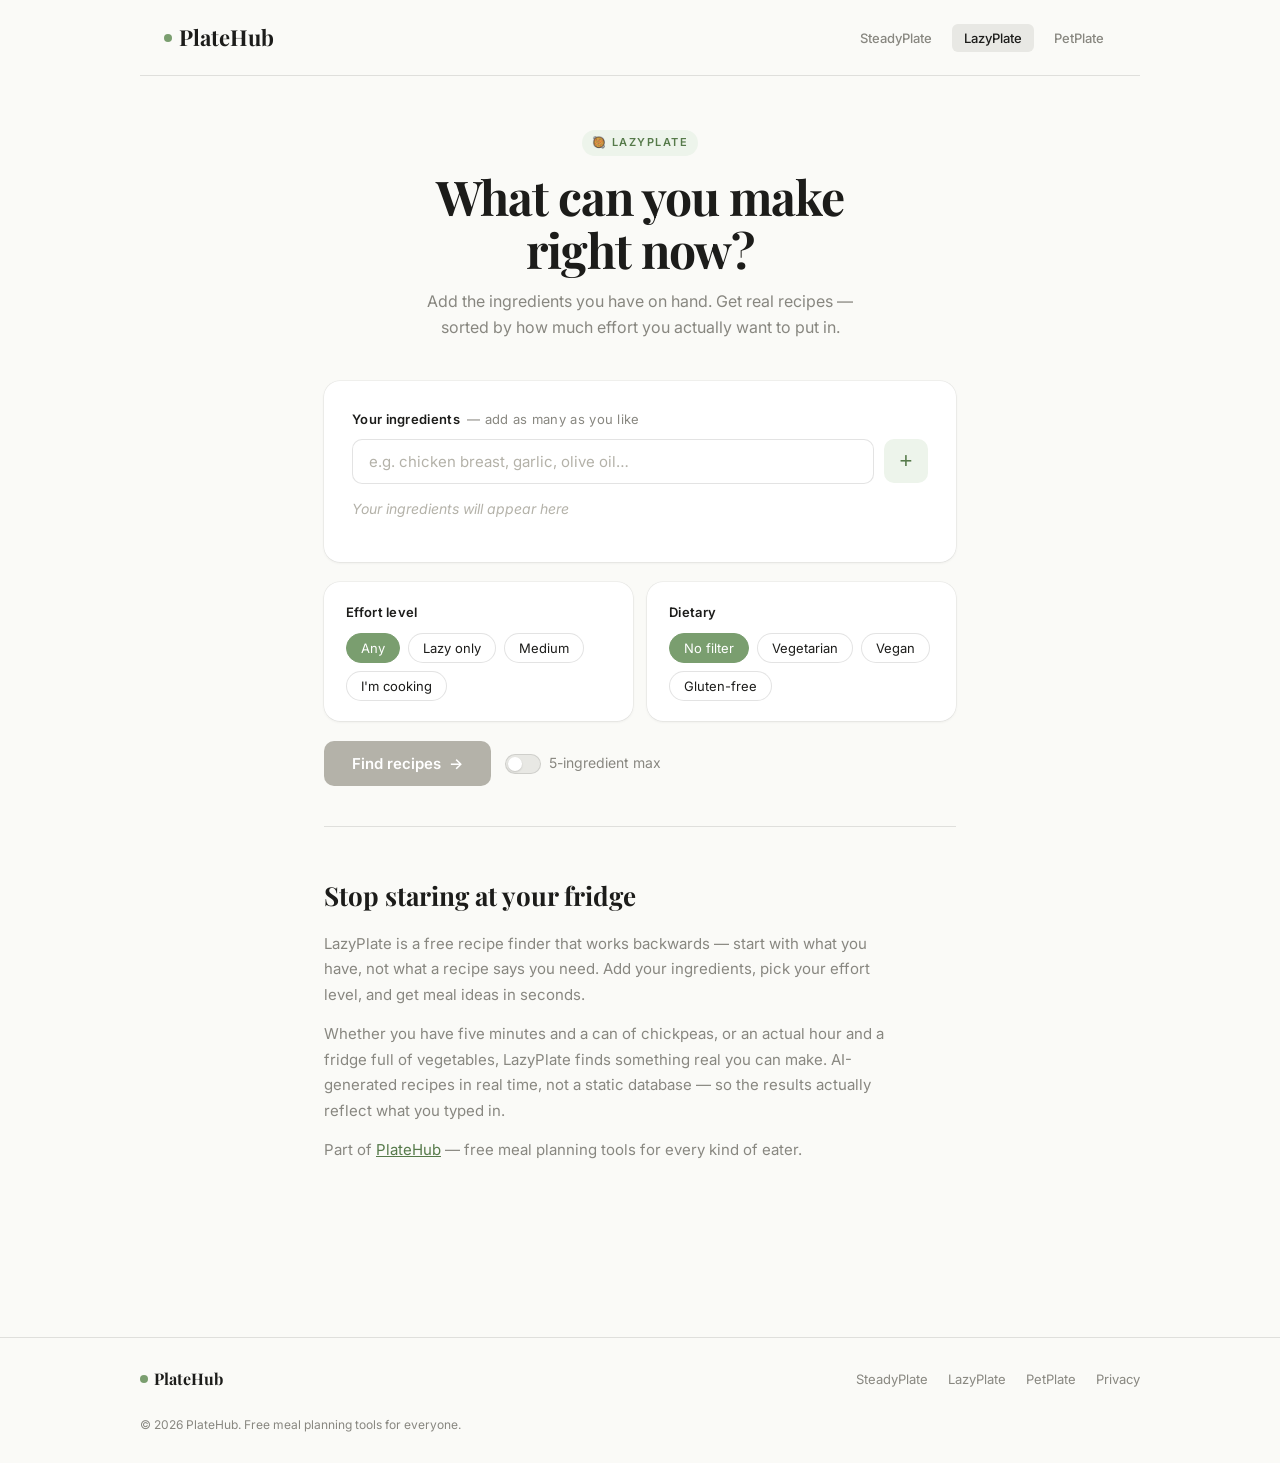
==== lazyplate/index.html @ 6f18ae8f "Add files via upload" ====
<!DOCTYPE html>
<html lang="en">
<head>
  <meta charset="UTF-8">
  <meta name="viewport" content="width=device-width, initial-scale=1.0">
  <title>LazyPlate — Recipes from whatever's in your fridge | PlateHub</title>
  <meta name="description" content="Type in whatever ingredients you have. LazyPlate finds real recipes you can make right now — sorted by how much effort you want to put in.">
  <link rel="stylesheet" href="../styles/main.css">
  <style>
    .lp-hero {
      padding: 52px 0 40px;
      text-align: center;
    }

    .lp-headline {
      font-family: var(--font-display);
      font-size: clamp(30px, 5vw, 48px);
      font-weight: 700;
      line-height: 1.1;
      letter-spacing: -1px;
      margin: 14px 0 14px;
      color: var(--black);
    }

    .lp-sub {
      font-size: 16px;
      color: var(--gray-mid);
      max-width: 440px;
      margin: 0 auto;
      line-height: 1.6;
    }

    /* Main tool area */
    .lp-tool {
      padding: 0 0 80px;
    }

    .lp-input-section {
      background: #fff;
      border-radius: var(--radius-lg);
      box-shadow: var(--shadow-card);
      padding: 28px;
      margin-bottom: 20px;
    }

    .lp-label {
      display: block;
      font-size: 13px;
      font-weight: 600;
      letter-spacing: 0.3px;
      color: var(--black);
      margin-bottom: 10px;
    }

    .lp-label span {
      font-weight: 400;
      color: var(--gray-mid);
      margin-left: 4px;
    }

    .ingredient-input-row {
      display: flex;
      gap: 10px;
      margin-bottom: 14px;
    }

    .ingredient-input-row .ph-input {
      flex: 1;
    }

    .add-btn {
      flex-shrink: 0;
      width: 44px;
      height: 44px;
      border-radius: var(--radius-md);
      background: var(--lazy-light);
      color: var(--lazy-dark);
      border: 1px solid transparent;
      font-size: 22px;
      line-height: 1;
      cursor: pointer;
      display: flex;
      align-items: center;
      justify-content: center;
      transition: background 0.15s;
      font-weight: 400;
    }

    .add-btn:hover { background: #d4e8d0; }

    .ingredients-chips {
      display: flex;
      flex-wrap: wrap;
      gap: 8px;
      min-height: 36px;
    }

    .ingredient-chip {
      display: inline-flex;
      align-items: center;
      gap: 6px;
      font-size: 14px;
      padding: 6px 10px 6px 12px;
      border-radius: 20px;
      background: var(--lazy-light);
      color: var(--lazy-dark);
      border: 1px solid transparent;
    }

    .chip-remove {
      width: 18px;
      height: 18px;
      border-radius: 50%;
      background: rgba(90, 122, 74, 0.2);
      border: none;
      cursor: pointer;
      display: flex;
      align-items: center;
      justify-content: center;
      font-size: 12px;
      color: var(--lazy-dark);
      line-height: 1;
      transition: background 0.12s;
      flex-shrink: 0;
    }

    .chip-remove:hover { background: rgba(90, 122, 74, 0.35); }

    .empty-chips {
      font-size: 14px;
      color: #B4B2A9;
      font-style: italic;
    }

    .lp-options-row {
      display: grid;
      grid-template-columns: 1fr 1fr;
      gap: 14px;
      margin-bottom: 20px;
    }

    .lp-options-group {
      background: #fff;
      border-radius: var(--radius-lg);
      box-shadow: var(--shadow-card);
      padding: 20px 22px;
    }

    .effort-tags {
      display: flex;
      flex-wrap: wrap;
      gap: 8px;
      margin-top: 4px;
    }

    .effort-tag {
      font-size: 13px;
      padding: 6px 14px;
      border-radius: 20px;
      border: 1px solid var(--gray-border);
      background: #fff;
      color: var(--black);
      cursor: pointer;
      transition: all 0.12s;
      font-family: var(--font-body);
    }

    .effort-tag:hover { background: var(--gray-light); }
    .effort-tag.selected { background: var(--lazy); color: #fff; border-color: var(--lazy); }

    .generate-row {
      display: flex;
      align-items: center;
      gap: 14px;
      flex-wrap: wrap;
    }

    .btn-generate {
      display: inline-flex;
      align-items: center;
      gap: 8px;
      font-family: var(--font-body);
      font-size: 15px;
      font-weight: 600;
      padding: 13px 28px;
      border-radius: var(--radius-md);
      border: none;
      cursor: pointer;
      background: var(--lazy);
      color: #fff;
      transition: background 0.15s, transform 0.1s;
    }

    .btn-generate:hover { background: var(--lazy-dark); }
    .btn-generate:active { transform: scale(0.98); }
    .btn-generate:disabled { background: #B4B2A9; cursor: not-allowed; transform: none; }

    .five-ing-toggle {
      display: flex;
      align-items: center;
      gap: 8px;
      font-size: 14px;
      color: var(--gray-mid);
      cursor: pointer;
    }

    .toggle-switch {
      width: 36px;
      height: 20px;
      border-radius: 10px;
      background: var(--gray-light);
      border: 1px solid var(--gray-border);
      position: relative;
      cursor: pointer;
      transition: background 0.2s;
      flex-shrink: 0;
    }

    .toggle-switch.on { background: var(--lazy); border-color: var(--lazy); }

    .toggle-knob {
      width: 14px;
      height: 14px;
      border-radius: 50%;
      background: #fff;
      position: absolute;
      top: 2px;
      left: 2px;
      transition: transform 0.2s;
      box-shadow: 0 1px 2px rgba(0,0,0,0.15);
    }

    .toggle-switch.on .toggle-knob { transform: translateX(16px); }

    /* Results */
    .results-area {
      margin-top: 24px;
    }

    .results-header {
      display: flex;
      align-items: center;
      justify-content: space-between;
      margin-bottom: 16px;
    }

    .results-title {
      font-family: var(--font-display);
      font-size: 20px;
      font-weight: 700;
    }

    .results-count {
      font-size: 13px;
      color: var(--gray-mid);
    }

    .recipe-cards {
      display: grid;
      grid-template-columns: repeat(auto-fill, minmax(280px, 1fr));
      gap: 16px;
    }

    .recipe-card {
      background: #fff;
      border-radius: var(--radius-lg);
      box-shadow: var(--shadow-card);
      padding: 22px;
      display: flex;
      flex-direction: column;
      gap: 12px;
      animation: fadeUp 0.3s ease both;
    }

    @keyframes fadeUp {
      from { opacity: 0; transform: translateY(8px); }
      to   { opacity: 1; transform: translateY(0); }
    }

    .recipe-card:nth-child(2) { animation-delay: 0.08s; }
    .recipe-card:nth-child(3) { animation-delay: 0.16s; }

    .recipe-card-top {
      display: flex;
      align-items: flex-start;
      justify-content: space-between;
      gap: 10px;
    }

    .recipe-name {
      font-family: var(--font-display);
      font-size: 18px;
      font-weight: 700;
      line-height: 1.25;
      flex: 1;
    }

    .effort-badge {
      font-size: 11px;
      font-weight: 600;
      padding: 4px 9px;
      border-radius: 20px;
      white-space: nowrap;
      flex-shrink: 0;
    }

    .effort-badge.easy   { background: var(--lazy-light); color: var(--lazy-dark); }
    .effort-badge.medium { background: #FFF3DC; color: #8B5E00; }
    .effort-badge.involved { background: #FDEAEA; color: #8B2020; }

    .recipe-desc {
      font-size: 14px;
      color: var(--gray-mid);
      line-height: 1.55;
    }

    .recipe-meta {
      display: flex;
      gap: 14px;
      flex-wrap: wrap;
    }

    .recipe-meta-item {
      font-size: 12px;
      color: var(--gray-mid);
      display: flex;
      align-items: center;
      gap: 4px;
    }

    .recipe-ingredients-label {
      font-size: 12px;
      font-weight: 600;
      letter-spacing: 0.5px;
      text-transform: uppercase;
      color: var(--gray-mid);
      margin-bottom: 6px;
    }

    .recipe-ingredients-list {
      display: flex;
      flex-wrap: wrap;
      gap: 5px;
    }

    .recipe-ing-tag {
      font-size: 12px;
      padding: 3px 9px;
      border-radius: 20px;
      background: var(--lazy-light);
      color: var(--lazy-dark);
    }

    .recipe-ing-tag.missing {
      background: #FDEAEA;
      color: #8B2020;
    }

    .recipe-steps-toggle {
      font-size: 13px;
      font-weight: 500;
      color: var(--lazy-dark);
      background: none;
      border: none;
      cursor: pointer;
      padding: 0;
      display: flex;
      align-items: center;
      gap: 5px;
      transition: color 0.15s;
      font-family: var(--font-body);
    }

    .recipe-steps-toggle:hover { color: var(--lazy); }

    .recipe-steps {
      display: none;
      font-size: 14px;
      color: var(--black);
      line-height: 1.65;
    }

    .recipe-steps.open { display: block; }

    .recipe-steps ol {
      padding-left: 18px;
      display: flex;
      flex-direction: column;
      gap: 8px;
      margin-top: 8px;
    }

    /* Loading */
    .loading-state {
      text-align: center;
      padding: 60px 0;
    }

    .loading-spinner {
      width: 36px;
      height: 36px;
      border: 2.5px solid var(--gray-light);
      border-top-color: var(--lazy);
      border-radius: 50%;
      animation: spin 0.8s linear infinite;
      margin: 0 auto 16px;
    }

    @keyframes spin { to { transform: rotate(360deg); } }

    .loading-text {
      font-size: 15px;
      color: var(--gray-mid);
    }

    .error-state {
      text-align: center;
      padding: 40px 24px;
      background: #FDEAEA;
      border-radius: var(--radius-lg);
    }

    .error-state p {
      font-size: 15px;
      color: #8B2020;
      margin-bottom: 12px;
    }

    /* SEO content */
    .lp-about {
      border-top: 0.5px solid var(--gray-border);
      padding: 48px 0 0;
      margin-top: 40px;
    }

    .lp-about h2 {
      font-family: var(--font-display);
      font-size: 26px;
      font-weight: 700;
      margin-bottom: 14px;
    }

    .lp-about p {
      font-size: 15px;
      color: var(--gray-mid);
      line-height: 1.7;
      max-width: 580px;
      margin-bottom: 14px;
    }

    @media (max-width: 600px) {
      .lp-options-row { grid-template-columns: 1fr; }
      .ingredient-input-row .ph-input { font-size: 16px; }
    }
  </style>
</head>
<body>

  <nav class="ph-nav lazy">
    <a href="../" class="ph-logo">
      <span class="ph-logo-dot"></span>
      PlateHub
    </a>
    <ul class="ph-nav-links">
      <li><a href="../steadyplate/">SteadyPlate</a></li>
      <li><a href="../lazyplate/" class="active">LazyPlate</a></li>
      <li><a href="../petplate/">PetPlate</a></li>
    </ul>
  </nav>

  <section class="lp-hero">
    <div class="ph-container-narrow">
      <span class="tool-badge lazy">🥘 LazyPlate</span>
      <h1 class="lp-headline">What can you make<br>right now?</h1>
      <p class="lp-sub">Add the ingredients you have on hand. Get real recipes — sorted by how much effort you actually want to put in.</p>
    </div>
  </section>

  <section class="lp-tool">
    <div class="ph-container-narrow">

      <!-- Ingredient input -->
      <div class="lp-input-section">
        <label class="lp-label" for="ingredient-input">
          Your ingredients
          <span>— add as many as you like</span>
        </label>
        <div class="ingredient-input-row">
          <input
            type="text"
            id="ingredient-input"
            class="ph-input"
            placeholder="e.g. chicken breast, garlic, olive oil…"
            autocomplete="off"
          >
          <button class="add-btn" id="add-btn" aria-label="Add ingredient">+</button>
        </div>
        <div class="ingredients-chips" id="chips-container">
          <span class="empty-chips" id="empty-chips-msg">Your ingredients will appear here</span>
        </div>
      </div>

      <!-- Options -->
      <div class="lp-options-row">
        <div class="lp-options-group">
          <label class="lp-label">Effort level</label>
          <div class="effort-tags" id="effort-tags">
            <button class="effort-tag selected" data-value="any">Any</button>
            <button class="effort-tag" data-value="lazy">Lazy only</button>
            <button class="effort-tag" data-value="medium">Medium</button>
            <button class="effort-tag" data-value="involved">I'm cooking</button>
          </div>
        </div>
        <div class="lp-options-group">
          <label class="lp-label">Dietary</label>
          <div class="effort-tags" id="diet-tags">
            <button class="effort-tag selected" data-value="none">No filter</button>
            <button class="effort-tag" data-value="vegetarian">Vegetarian</button>
            <button class="effort-tag" data-value="vegan">Vegan</button>
            <button class="effort-tag" data-value="gluten-free">Gluten-free</button>
          </div>
        </div>
      </div>

      <!-- Generate -->
      <div class="generate-row">
        <button class="btn-generate" id="generate-btn" disabled>
          <span>Find recipes</span>
          <span>→</span>
        </button>
        <label class="five-ing-toggle" id="five-toggle-label">
          <div class="toggle-switch" id="five-toggle" role="switch" aria-checked="false" tabindex="0"></div>
          <div class="toggle-knob" id="five-toggle-knob" style="position:absolute"></div>
          5-ingredient max
        </label>
      </div>

      <!-- Results -->
      <div class="results-area" id="results-area" style="display:none"></div>

      <!-- SEO content -->
      <div class="lp-about">
        <h2>Stop staring at your fridge</h2>
        <p>LazyPlate is a free recipe finder that works backwards — start with what you have, not what a recipe says you need. Add your ingredients, pick your effort level, and get meal ideas in seconds.</p>
        <p>Whether you have five minutes and a can of chickpeas, or an actual hour and a fridge full of vegetables, LazyPlate finds something real you can make. AI-generated recipes in real time, not a static database — so the results actually reflect what you typed in.</p>
        <p>Part of <a href="../" style="color: var(--lazy-dark);">PlateHub</a> — free meal planning tools for every kind of eater.</p>
      </div>

    </div>
  </section>

  <footer class="ph-footer">
    <div class="ph-footer-inner">
      <a href="../" class="ph-footer-logo">
        <span class="ph-logo-dot" style="background:var(--lazy)"></span>
        PlateHub
      </a>
      <ul class="ph-footer-links">
        <li><a href="../steadyplate/">SteadyPlate</a></li>
        <li><a href="../lazyplate/">LazyPlate</a></li>
        <li><a href="../petplate/">PetPlate</a></li>
        <li><a href="../privacy.html">Privacy</a></li>
      </ul>
      <p class="ph-footer-copy">© 2026 PlateHub. Free meal planning tools for everyone.</p>
    </div>
  </footer>

  <script>
    // --- State ---
    let ingredients = [];
    let effortFilter = 'any';
    let dietFilter = 'none';
    let fiveIngMax = false;

    // --- Elements ---
    const input = document.getElementById('ingredient-input');
    const addBtn = document.getElementById('add-btn');
    const chipsContainer = document.getElementById('chips-container');
    const emptyMsg = document.getElementById('empty-chips-msg');
    const generateBtn = document.getElementById('generate-btn');
    const resultsArea = document.getElementById('results-area');
    const fiveToggle = document.getElementById('five-toggle');

    // --- Ingredient management ---
    function addIngredient() {
      const val = input.value.trim();
      if (!val) return;
      const items = val.split(',').map(s => s.trim()).filter(Boolean);
      items.forEach(item => {
        if (item && !ingredients.includes(item.toLowerCase())) {
          ingredients.push(item.toLowerCase());
        }
      });
      input.value = '';
      renderChips();
      updateGenerateBtn();
    }

    function removeIngredient(name) {
      ingredients = ingredients.filter(i => i !== name);
      renderChips();
      updateGenerateBtn();
    }

    function renderChips() {
      chipsContainer.innerHTML = '';
      if (ingredients.length === 0) {
        chipsContainer.innerHTML = '<span class="empty-chips" id="empty-chips-msg">Your ingredients will appear here</span>';
        return;
      }
      ingredients.forEach(ing => {
        const chip = document.createElement('span');
        chip.className = 'ingredient-chip';
        chip.innerHTML = `${ing} <button class="chip-remove" aria-label="Remove ${ing}">×</button>`;
        chip.querySelector('.chip-remove').addEventListener('click', () => removeIngredient(ing));
        chipsContainer.appendChild(chip);
      });
    }

    function updateGenerateBtn() {
      generateBtn.disabled = ingredients.length === 0;
    }

    addBtn.addEventListener('click', addIngredient);
    input.addEventListener('keydown', e => { if (e.key === 'Enter') { e.preventDefault(); addIngredient(); } });

    // --- Filter tags ---
    document.getElementById('effort-tags').addEventListener('click', e => {
      if (!e.target.matches('.effort-tag')) return;
      document.querySelectorAll('#effort-tags .effort-tag').forEach(t => t.classList.remove('selected'));
      e.target.classList.add('selected');
      effortFilter = e.target.dataset.value;
    });

    document.getElementById('diet-tags').addEventListener('click', e => {
      if (!e.target.matches('.effort-tag')) return;
      document.querySelectorAll('#diet-tags .effort-tag').forEach(t => t.classList.remove('selected'));
      e.target.classList.add('selected');
      dietFilter = e.target.dataset.value;
    });

    // --- 5-ingredient toggle ---
    fiveToggle.addEventListener('click', toggleFive);
    fiveToggle.addEventListener('keydown', e => { if (e.key === ' ' || e.key === 'Enter') { e.preventDefault(); toggleFive(); }});

    function toggleFive() {
      fiveIngMax = !fiveIngMax;
      fiveToggle.classList.toggle('on', fiveIngMax);
      fiveToggle.setAttribute('aria-checked', fiveIngMax);
    }

    // Fix toggle knob positioning
    (function() {
      const knob = document.getElementById('five-toggle-knob');
      fiveToggle.style.position = 'relative';
      fiveToggle.appendChild(knob);
    })();

    // --- Generate recipes ---
    generateBtn.addEventListener('click', generateRecipes);

    async function generateRecipes() {
      if (ingredients.length === 0) return;

      generateBtn.disabled = true;
      generateBtn.innerHTML = '<span>Finding recipes…</span>';
      resultsArea.style.display = 'block';
      resultsArea.innerHTML = `
        <div class="loading-state">
          <div class="loading-spinner"></div>
          <p class="loading-text">Cooking up ideas…</p>
        </div>`;

      const effortNote = effortFilter === 'any' ? 'any effort level' :
                         effortFilter === 'lazy' ? 'minimal effort (under 20 minutes, very few steps)' :
                         effortFilter === 'medium' ? 'medium effort (30-45 minutes)' :
                         'involved cooking (45+ minutes, proper technique)';

      const dietNote = dietFilter === 'none' ? '' : `, must be ${dietFilter}`;
      const fiveNote = fiveIngMax ? ' Use 5 ingredients or fewer per recipe.' : '';

      const prompt = `You are a practical home cooking assistant. The user has these ingredients: ${ingredients.join(', ')}.

Generate exactly 3 recipe ideas they can make. Requirements:
- Effort level: ${effortNote}${dietNote}${fiveNote}
- Each recipe should primarily use the ingredients listed (they may have basic pantry staples: salt, pepper, oil, butter, water)
- Be realistic and practical, not fancy

Respond ONLY with valid JSON, no markdown, no preamble. Format:
{
  "recipes": [
    {
      "name": "Recipe Name",
      "effort": "Easy|Medium|Involved",
      "time": "15 mins",
      "servings": "2",
      "description": "One sentence description.",
      "uses": ["ingredient1", "ingredient2"],
      "extra": ["pantry item needed"],
      "steps": ["Step one.", "Step two.", "Step three."]
    }
  ]
}`;

      try {
        const response = await fetch('https://api.anthropic.com/v1/messages', {
          method: 'POST',
          headers: { 'Content-Type': 'application/json' },
          body: JSON.stringify({
            model: 'claude-sonnet-4-6',
            max_tokens: 1000,
            messages: [{ role: 'user', content: prompt }]
          })
        });

        if (!response.ok) throw new Error(`API error ${response.status}`);

        const data = await response.json();
        const text = data.content.map(b => b.text || '').join('');
        const clean = text.replace(/```json|```/g, '').trim();
        const parsed = JSON.parse(clean);

        renderRecipes(parsed.recipes);

      } catch (err) {
        resultsArea.innerHTML = `
          <div class="error-state">
            <p>Couldn't generate recipes right now. Check your connection and try again.</p>
            <button class="btn btn-outline" onclick="generateRecipes()">Try again</button>
          </div>`;
      } finally {
        generateBtn.disabled = false;
        generateBtn.innerHTML = '<span>Find recipes</span><span>→</span>';
      }
    }

    function renderRecipes(recipes) {
      const effortClass = { 'Easy': 'easy', 'Medium': 'medium', 'Involved': 'involved' };

      const html = `
        <div class="results-header">
          <h2 class="results-title">Your recipes</h2>
          <span class="results-count">${recipes.length} ideas</span>
        </div>
        <div class="recipe-cards">
          ${recipes.map((r, i) => `
            <div class="recipe-card">
              <div class="recipe-card-top">
                <h3 class="recipe-name">${r.name}</h3>
                <span class="effort-badge ${effortClass[r.effort] || 'easy'}">${r.effort}</span>
              </div>
              <p class="recipe-desc">${r.description}</p>
              <div class="recipe-meta">
                <span class="recipe-meta-item">⏱ ${r.time}</span>
                <span class="recipe-meta-item">🍽 ${r.servings} servings</span>
              </div>
              <div>
                <p class="recipe-ingredients-label">Ingredients</p>
                <div class="recipe-ingredients-list">
                  ${(r.uses || []).map(ing => `<span class="recipe-ing-tag">${ing}</span>`).join('')}
                  ${(r.extra || []).map(ing => `<span class="recipe-ing-tag missing">+ ${ing}</span>`).join('')}
                </div>
              </div>
              <div>
                <button class="recipe-steps-toggle" onclick="toggleSteps(this)" data-index="${i}">
                  Show steps ↓
                </button>
                <div class="recipe-steps" id="steps-${i}">
                  <ol>${(r.steps || []).map(s => `<li>${s}</li>`).join('')}</ol>
                </div>
              </div>
            </div>
          `).join('')}
        </div>`;

      resultsArea.innerHTML = html;
      resultsArea.scrollIntoView({ behavior: 'smooth', block: 'start' });
    }

    function toggleSteps(btn) {
      const idx = btn.dataset.index;
      const stepsEl = document.getElementById(`steps-${idx}`);
      const open = stepsEl.classList.toggle('open');
      btn.textContent = open ? 'Hide steps ↑' : 'Show steps ↓';
    }
  </script>

</body>
</html>
---- styles/main.css ----
/* PlateHub — shared design system */

@import url('https://fonts.googleapis.com/css2?family=Playfair+Display:wght@400;700&family=Inter:wght@400;500;600&display=swap');

:root {
  --white: #FAFAF7;
  --black: #1C1C1A;
  --gray-mid: #888780;
  --gray-light: #E8E8E4;
  --gray-border: rgba(28,28,26,0.12);

  --steady: #5B7FA6;
  --steady-light: #EBF1F7;
  --steady-dark: #3D5E82;

  --lazy: #7A9E6F;
  --lazy-light: #EDF4EB;
  --lazy-dark: #567A4A;

  --pet: #D4704A;
  --pet-light: #FAF0EB;
  --pet-dark: #A84E2E;

  --radius-sm: 6px;
  --radius-md: 10px;
  --radius-lg: 16px;

  --font-display: 'Playfair Display', Georgia, serif;
  --font-body: 'Inter', system-ui, sans-serif;

  --shadow-card: 0 1px 3px rgba(28,28,26,0.07), 0 0 0 0.5px rgba(28,28,26,0.08);
}

*, *::before, *::after { box-sizing: border-box; margin: 0; padding: 0; }

html { font-size: 16px; scroll-behavior: smooth; }

body {
  font-family: var(--font-body);
  background: var(--white);
  color: var(--black);
  line-height: 1.6;
  -webkit-font-smoothing: antialiased;
}

/* Nav */
.ph-nav {
  max-width: 1000px;
  margin: 0 auto;
  padding: 20px 24px;
  display: flex;
  align-items: center;
  justify-content: space-between;
  border-bottom: 0.5px solid var(--gray-border);
}

.ph-logo {
  font-family: var(--font-display);
  font-size: 22px;
  font-weight: 700;
  color: var(--black);
  text-decoration: none;
  display: flex;
  align-items: center;
  gap: 7px;
}

.ph-logo-dot {
  width: 8px;
  height: 8px;
  border-radius: 50%;
  background: var(--steady);
  flex-shrink: 0;
}

.ph-nav-links {
  display: flex;
  gap: 8px;
  list-style: none;
}

.ph-nav-links a {
  font-size: 13px;
  font-weight: 500;
  color: var(--gray-mid);
  text-decoration: none;
  padding: 6px 12px;
  border-radius: var(--radius-sm);
  transition: color 0.15s, background 0.15s;
}

.ph-nav-links a:hover,
.ph-nav-links a.active {
  color: var(--black);
  background: var(--gray-light);
}

/* Tool page nav accent */
.ph-nav.steady .ph-logo-dot { background: var(--steady); }
.ph-nav.lazy .ph-logo-dot { background: var(--lazy); }
.ph-nav.pet .ph-logo-dot { background: var(--pet); }

/* Containers */
.ph-container {
  max-width: 1000px;
  margin: 0 auto;
  padding: 0 24px;
}

.ph-container-narrow {
  max-width: 680px;
  margin: 0 auto;
  padding: 0 24px;
}

/* Footer */
.ph-footer {
  border-top: 0.5px solid var(--gray-border);
  padding: 28px 24px;
  margin-top: 80px;
}

.ph-footer-inner {
  max-width: 1000px;
  margin: 0 auto;
  display: flex;
  justify-content: space-between;
  align-items: center;
  flex-wrap: wrap;
  gap: 12px;
}

.ph-footer-logo {
  font-family: var(--font-display);
  font-size: 16px;
  font-weight: 700;
  color: var(--black);
  text-decoration: none;
  display: flex;
  align-items: center;
  gap: 6px;
}

.ph-footer-links {
  display: flex;
  gap: 20px;
  list-style: none;
}

.ph-footer-links a {
  font-size: 13px;
  color: var(--gray-mid);
  text-decoration: none;
}

.ph-footer-links a:hover { color: var(--black); }

.ph-footer-copy {
  font-size: 12px;
  color: var(--gray-mid);
  width: 100%;
  margin-top: 12px;
}

/* Buttons */
.btn {
  display: inline-flex;
  align-items: center;
  gap: 6px;
  font-family: var(--font-body);
  font-size: 14px;
  font-weight: 500;
  padding: 10px 20px;
  border-radius: var(--radius-md);
  border: 1px solid transparent;
  cursor: pointer;
  transition: all 0.15s;
  text-decoration: none;
  white-space: nowrap;
}

.btn-steady { background: var(--steady); color: #fff; border-color: var(--steady); }
.btn-steady:hover { background: var(--steady-dark); border-color: var(--steady-dark); }

.btn-lazy { background: var(--lazy); color: #fff; border-color: var(--lazy); }
.btn-lazy:hover { background: var(--lazy-dark); border-color: var(--lazy-dark); }

.btn-pet { background: var(--pet); color: #fff; border-color: var(--pet); }
.btn-pet:hover { background: var(--pet-dark); border-color: var(--pet-dark); }

.btn-outline {
  background: transparent;
  color: var(--black);
  border-color: var(--gray-border);
}
.btn-outline:hover { background: var(--gray-light); }

/* Tool badge */
.tool-badge {
  display: inline-flex;
  align-items: center;
  gap: 6px;
  font-size: 11px;
  font-weight: 600;
  letter-spacing: 1.5px;
  text-transform: uppercase;
  padding: 4px 10px;
  border-radius: 20px;
}

.tool-badge.steady { background: var(--steady-light); color: var(--steady-dark); }
.tool-badge.lazy { background: var(--lazy-light); color: var(--lazy-dark); }
.tool-badge.pet { background: var(--pet-light); color: var(--pet-dark); }

/* Form elements */
.ph-input {
  width: 100%;
  font-family: var(--font-body);
  font-size: 15px;
  color: var(--black);
  background: #fff;
  border: 1px solid var(--gray-border);
  border-radius: var(--radius-md);
  padding: 12px 16px;
  outline: none;
  transition: border-color 0.15s, box-shadow 0.15s;
  -webkit-appearance: none;
}

.ph-input:focus {
  border-color: rgba(28,28,26,0.3);
  box-shadow: 0 0 0 3px rgba(28,28,26,0.06);
}

.ph-input::placeholder { color: #B4B2A9; }

.ph-select {
  width: 100%;
  font-family: var(--font-body);
  font-size: 15px;
  color: var(--black);
  background: #fff;
  border: 1px solid var(--gray-border);
  border-radius: var(--radius-md);
  padding: 12px 16px;
  outline: none;
  cursor: pointer;
  transition: border-color 0.15s;
  -webkit-appearance: none;
  background-image: url("data:image/svg+xml,%3Csvg xmlns='http://www.w3.org/2000/svg' width='12' height='8' viewBox='0 0 12 8'%3E%3Cpath d='M1 1l5 5 5-5' stroke='%23888780' stroke-width='1.5' fill='none' stroke-linecap='round'/%3E%3C/svg%3E");
  background-repeat: no-repeat;
  background-position: right 14px center;
  padding-right: 36px;
}

.ph-select:focus { border-color: rgba(28,28,26,0.3); }

/* Tag chips */
.tag {
  display: inline-flex;
  align-items: center;
  gap: 4px;
  font-size: 13px;
  padding: 4px 10px;
  border-radius: 20px;
  border: 1px solid var(--gray-border);
  background: #fff;
  color: var(--black);
  cursor: pointer;
  transition: all 0.12s;
  white-space: nowrap;
}

.tag:hover { background: var(--gray-light); }
.tag.selected { background: var(--black); color: #fff; border-color: var(--black); }

/* Card */
.ph-card {
  background: #fff;
  border-radius: var(--radius-lg);
  box-shadow: var(--shadow-card);
  padding: 24px;
}

/* Divider */
.ph-divider {
  border: none;
  border-top: 0.5px solid var(--gray-border);
  margin: 24px 0;
}

/* Responsive */
@media (max-width: 640px) {
  .ph-nav { padding: 16px; }
  .ph-container, .ph-container-narrow { padding: 0 16px; }
  .ph-nav-links a { padding: 6px 8px; font-size: 12px; }
}
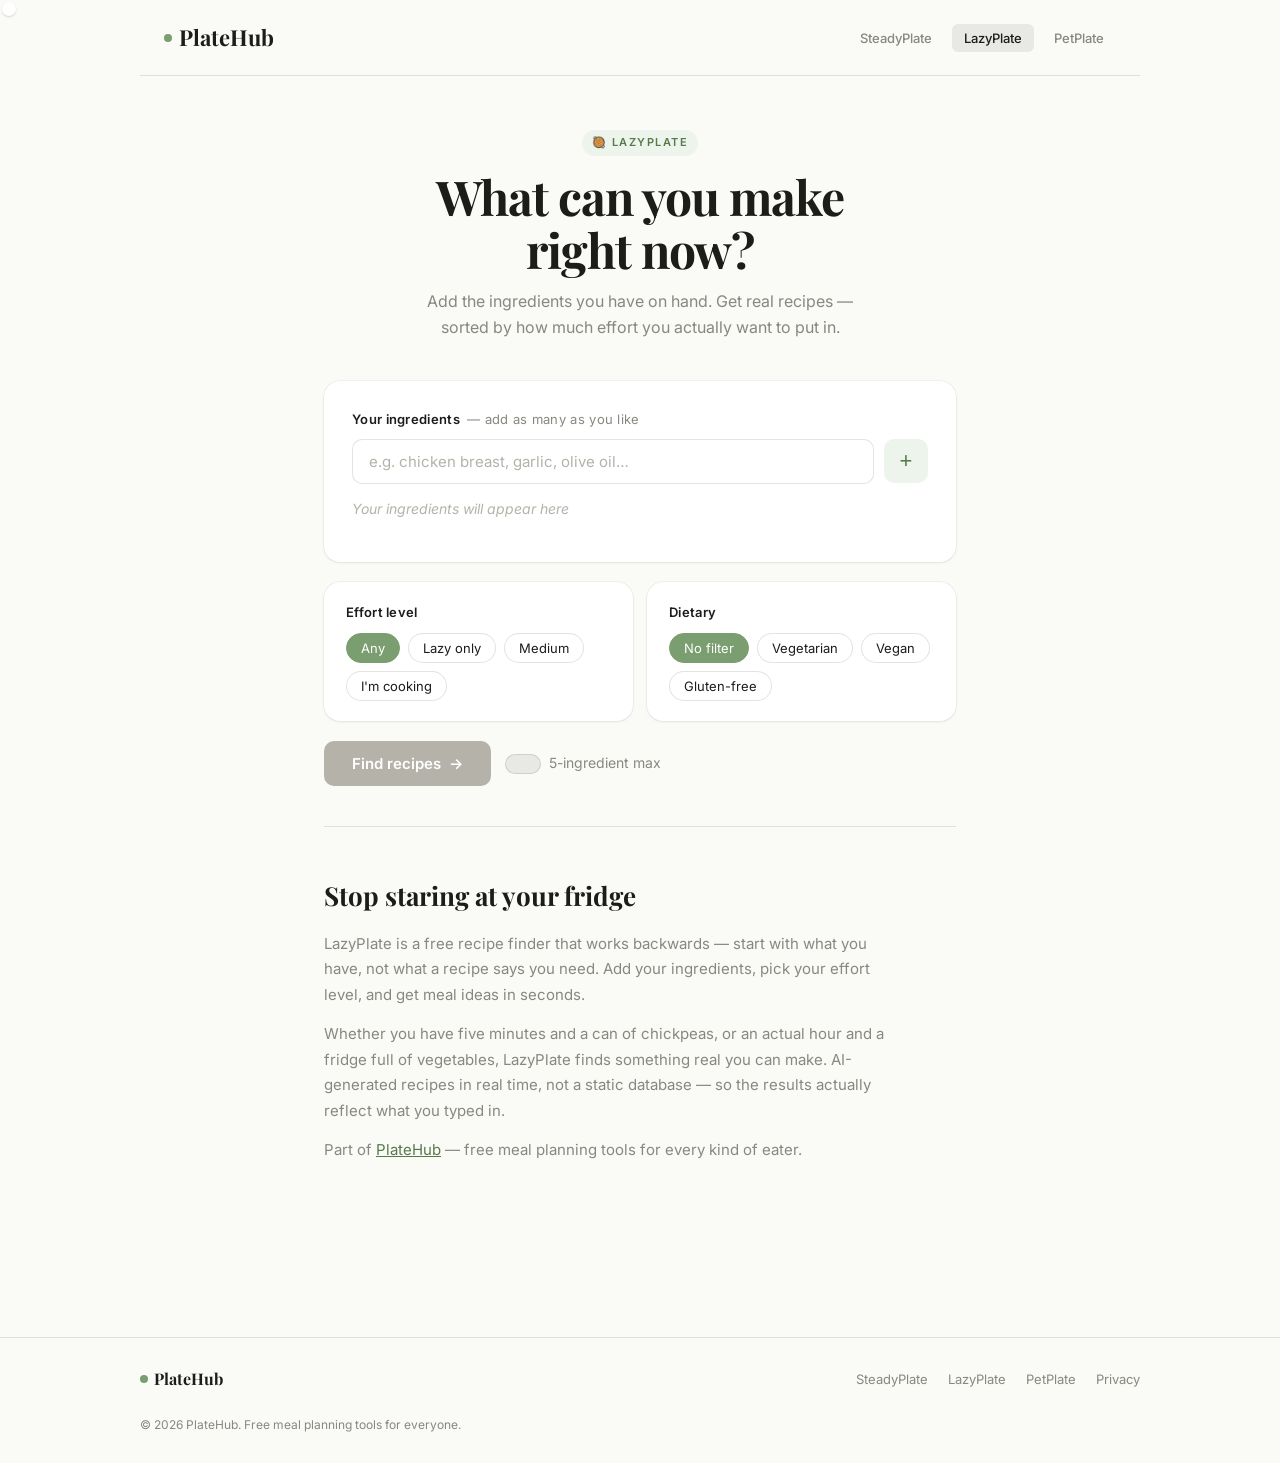
==== commit dbc1c0ff: "Update index.html" ====
--- a/lazyplate/index.html
+++ b/lazyplate/index.html
@@ -705,8 +705,12 @@
       try {
         const response = await fetch('https://api.anthropic.com/v1/messages', {
           method: 'POST',
-          headers: { 'Content-Type': 'application/json' },
-          body: JSON.stringify({
+          headers: { 
+            'Content-Type': 'application/json',
+            'x-api-key': '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',
+            'anthropic-version': '2023-06-01',
+            'anthropic-dangerous-direct-browser-access': 'true'
+          },
             model: 'claude-sonnet-4-6',
             max_tokens: 1000,
             messages: [{ role: 'user', content: prompt }]
